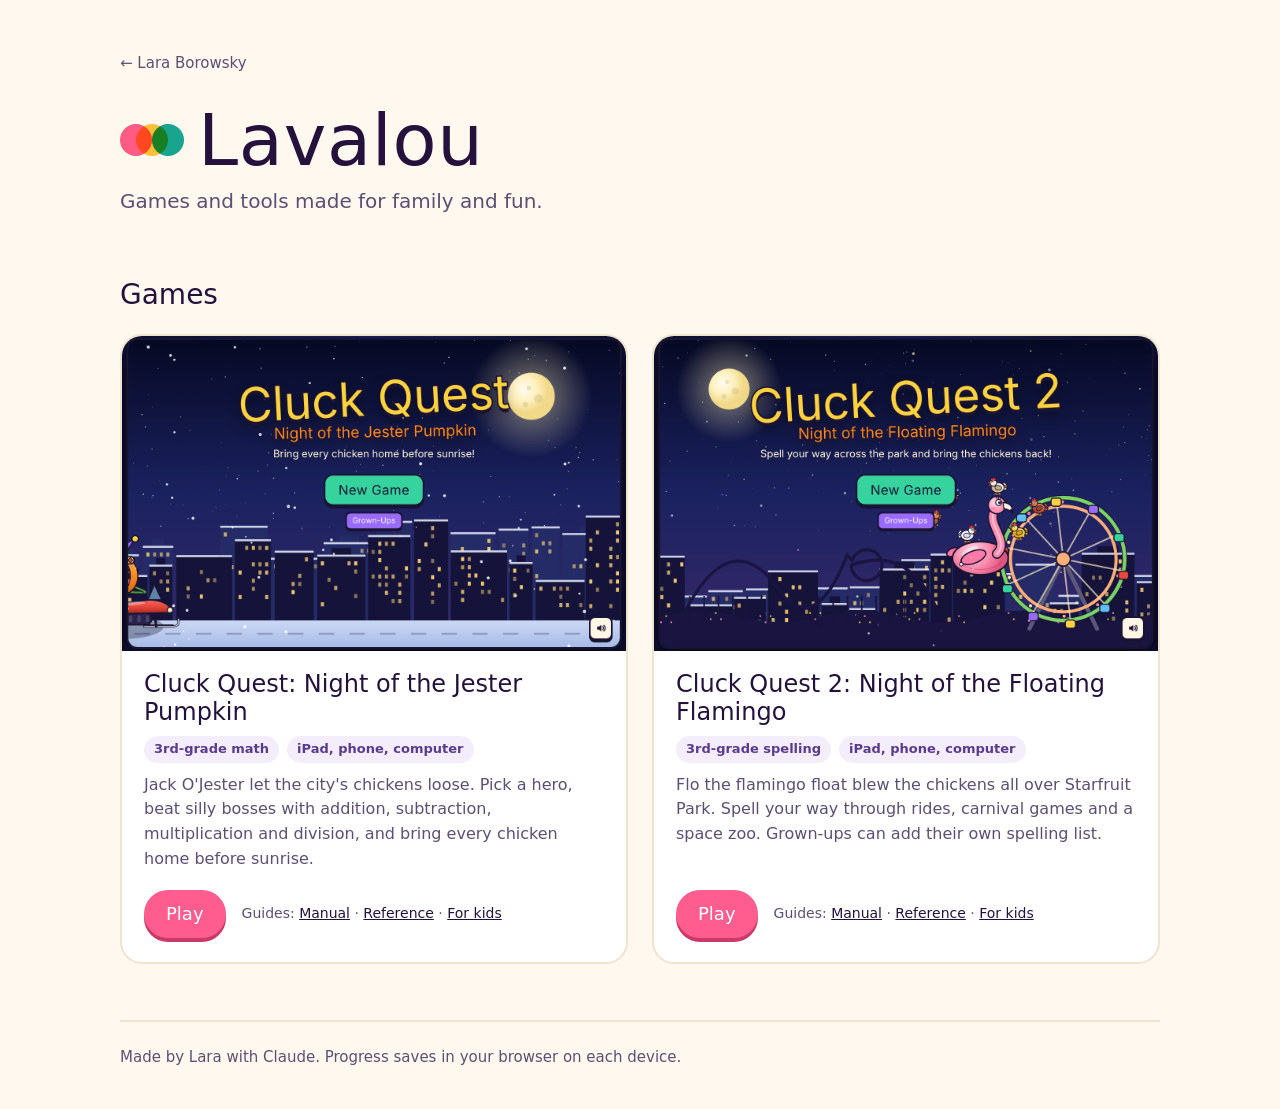
==== lavalou/index.html @ 0c304a12 "Fix upload: restore folder structure, add missing pages, remove stray files" ====
<!DOCTYPE html>
<html lang="en">
<head>
<meta charset="utf-8">
<meta name="viewport" content="width=device-width, initial-scale=1">
<title>Lavalou</title>
<meta name="description" content="Lavalou: games and tools made for family and fun.">
<link rel="icon" href="/lavalou/assets/favicon.svg" type="image/svg+xml">
<style>
  @font-face { font-family:"Titan One"; src:url(/lavalou/assets/fonts/titan-one.woff2) format("woff2"); font-display:swap; }
  @font-face { font-family:"Andika"; src:url(/lavalou/assets/fonts/andika-400.woff2) format("woff2"); font-weight:400; font-display:swap; }
  @font-face { font-family:"Andika"; src:url(/lavalou/assets/fonts/andika-700.woff2) format("woff2"); font-weight:700; font-display:swap; }
  :root { --ink:#24123d; --muted:#5d4f73; --bg:#fff8ee; --card:#ffffff; --pink:#ff5d8f; --teal:#18a999; --sun:#ffc53d; --line:#f0e3d0; }
  * { box-sizing:border-box; }
  body { margin:0; background:var(--bg); color:var(--ink); font:18px/1.55 "Andika", ui-sans-serif, system-ui, sans-serif; }
  .wrap { width:min(1040px, 100% - 40px); margin:0 auto; }
  header { padding:48px 0 32px; }
  .back { font-size:15px; color:var(--muted); text-decoration:none; }
  .back:hover { color:var(--ink); }
  .logo { display:flex; align-items:center; gap:14px; margin:28px 0 10px; }
  .dots { position:relative; width:64px; height:44px; flex:none; }
  .dots i { position:absolute; top:6px; width:32px; height:32px; border-radius:50%; mix-blend-mode:multiply; }
  .dots i:nth-child(1){ left:0; background:var(--pink); } .dots i:nth-child(2){ left:16px; background:var(--sun); } .dots i:nth-child(3){ left:32px; background:var(--teal); }
  h1 { font-family:"Titan One", system-ui, sans-serif; font-weight:400; font-size:clamp(44px, 8vw, 72px); line-height:1; margin:0; letter-spacing:.01em; }
  .tag { color:var(--muted); font-size:20px; margin:8px 0 0; }
  h2 { font-family:"Titan One", system-ui, sans-serif; font-weight:400; font-size:28px; margin:24px 0 18px; }
  .grid { display:grid; grid-template-columns:repeat(auto-fit, minmax(300px, 1fr)); gap:24px; padding-bottom:56px; }
  .card { background:var(--card); border:2px solid var(--line); border-radius:22px; overflow:hidden; display:flex; flex-direction:column; }
  .card img { width:100%; aspect-ratio:16/10; object-fit:cover; display:block; background:#1b1530; }
  .body { padding:20px 22px 24px; display:flex; flex-direction:column; gap:10px; flex:1; }
  .card h3 { font-family:"Titan One", system-ui, sans-serif; font-weight:400; font-size:24px; line-height:1.15; margin:0; }
  .meta { display:flex; flex-wrap:wrap; gap:8px; }
  .pill { font-size:13px; font-weight:700; padding:3px 10px; border-radius:999px; background:#f4eefc; color:#5b3b8c; }
  .card p { margin:0; color:var(--muted); font-size:16px; }
  .actions { margin-top:auto; padding-top:8px; display:flex; flex-wrap:wrap; align-items:center; gap:10px 16px; }
  .play { font-family:"Titan One", system-ui, sans-serif; font-size:18px; color:#fff; background:var(--pink); text-decoration:none;
          padding:10px 22px; border-radius:999px; box-shadow:0 4px 0 #c93a68; }
  .play:hover { transform:translateY(1px); box-shadow:0 3px 0 #c93a68; }
  .guides { font-size:14px; color:var(--muted); }
  .guides a { color:var(--ink); }
  footer { border-top:2px solid var(--line); padding:24px 0 40px; color:var(--muted); font-size:15px; }
</style>
</head>
<body>
<div class="wrap">
  <header>
    <a class="back" href="/">&larr; Lara Borowsky</a>
    <div class="logo"><div class="dots" aria-hidden="true"><i></i><i></i><i></i></div><h1>Lavalou</h1></div>
    <p class="tag">Games and tools made for family and fun.</p>
  </header>

  <h2>Games</h2>
  <section class="grid">
    <article class="card">
      <img src="/lavalou/assets/cluck-quest-title.png" alt="Cluck Quest title screen" loading="lazy">
      <div class="body">
        <h3>Cluck Quest: Night of the Jester Pumpkin</h3>
        <div class="meta"><span class="pill">3rd-grade math</span><span class="pill">iPad, phone, computer</span></div>
        <p>Jack O'Jester let the city's chickens loose. Pick a hero, beat silly bosses with addition, subtraction, multiplication and division, and bring every chicken home before sunrise.</p>
        <div class="actions">
          <a class="play" href="/lavalou/cluck-quest">Play</a>
          <span class="guides">Guides: <a href="/lavalou/cluck-quest/guides/user-manual.pdf">Manual</a> &middot; <a href="/lavalou/cluck-quest/guides/reference-sheet.pdf">Reference</a> &middot; <a href="/lavalou/cluck-quest/guides/why-should-i-play.pdf">For kids</a></span>
        </div>
      </div>
    </article>
    <article class="card">
      <img src="/lavalou/assets/cluck-quest-2-title.png" alt="Cluck Quest 2 title screen" loading="lazy">
      <div class="body">
        <h3>Cluck Quest 2: Night of the Floating Flamingo</h3>
        <div class="meta"><span class="pill">3rd-grade spelling</span><span class="pill">iPad, phone, computer</span></div>
        <p>Flo the flamingo float blew the chickens all over Starfruit Park. Spell your way through rides, carnival games and a space zoo. Grown-ups can add their own spelling list.</p>
        <div class="actions">
          <a class="play" href="/lavalou/cluck-quest-2">Play</a>
          <span class="guides">Guides: <a href="/lavalou/cluck-quest-2/guides/user-manual.pdf">Manual</a> &middot; <a href="/lavalou/cluck-quest-2/guides/reference-sheet.pdf">Reference</a> &middot; <a href="/lavalou/cluck-quest-2/guides/why-should-i-play.pdf">For kids</a></span>
        </div>
      </div>
    </article>
  </section>

  <footer>Made by Lara with Claude. Progress saves in your browser on each device.</footer>
</div>
</body>
</html>
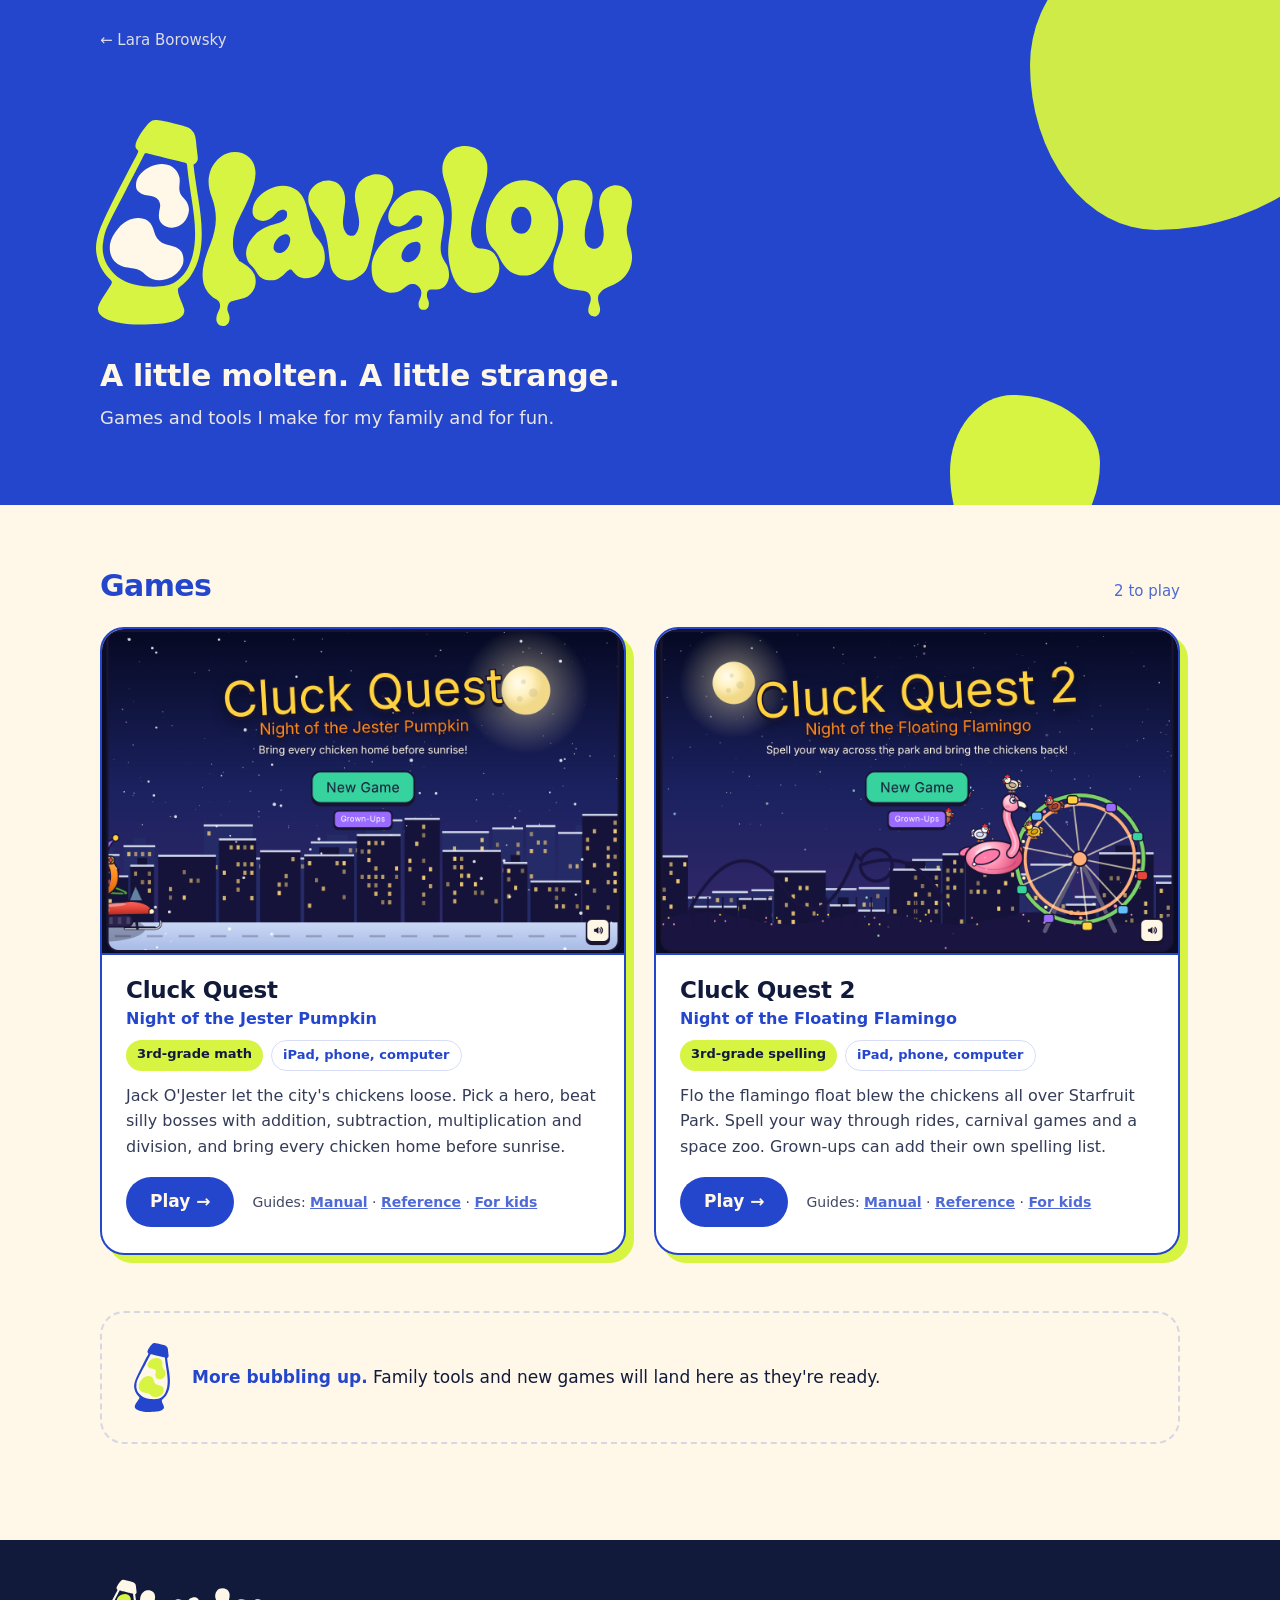
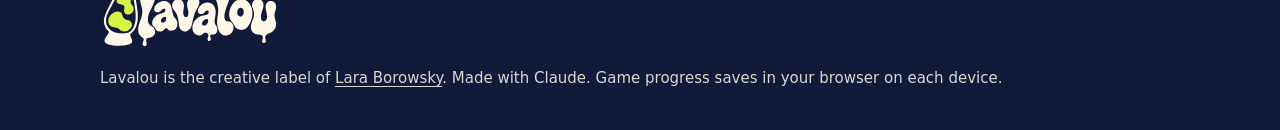
==== commit eecba27a: "Restyle Lavalou section with the Lavalou brand kit (cobalt, lime, ivory, midnight; official logo and" ====
--- a/lavalou/index.html
+++ b/lavalou/index.html
@@ -3,62 +3,114 @@
 <head>
 <meta charset="utf-8">
 <meta name="viewport" content="width=device-width, initial-scale=1">
-<title>Lavalou</title>
-<meta name="description" content="Lavalou: games and tools made for family and fun.">
-<link rel="icon" href="/lavalou/assets/favicon.svg" type="image/svg+xml">
+<title>Lavalou: games and tools for family and fun</title>
+<meta name="description" content="Lavalou is Lara Borowsky's creative label: games and tools made for family and fun.">
+<link rel="icon" href="/lavalou/assets/icons/favicon.ico" sizes="any">
+<link rel="icon" href="/lavalou/assets/icons/favicon.svg" type="image/svg+xml">
+<link rel="apple-touch-icon" href="/lavalou/assets/icons/apple-touch-icon.png">
+<link rel="manifest" href="/lavalou/assets/icons/site.webmanifest">
+<meta name="theme-color" content="#2446CC">
+<meta property="og:type" content="website">
+<meta property="og:title" content="Lavalou">
+<meta property="og:description" content="Games and tools made for family and fun.">
+<meta property="og:url" content="https://www.laraborowsky.com/lavalou">
+<meta property="og:image" content="https://www.laraborowsky.com/lavalou/assets/brand/social-share.png">
+<meta name="twitter:card" content="summary_large_image">
 <style>
-  @font-face { font-family:"Titan One"; src:url(/lavalou/assets/fonts/titan-one.woff2) format("woff2"); font-display:swap; }
-  @font-face { font-family:"Andika"; src:url(/lavalou/assets/fonts/andika-400.woff2) format("woff2"); font-weight:400; font-display:swap; }
-  @font-face { font-family:"Andika"; src:url(/lavalou/assets/fonts/andika-700.woff2) format("woff2"); font-weight:700; font-display:swap; }
-  :root { --ink:#24123d; --muted:#5d4f73; --bg:#fff8ee; --card:#ffffff; --pink:#ff5d8f; --teal:#18a999; --sun:#ffc53d; --line:#f0e3d0; }
+  :root {
+    --cobalt:#2446CC; --lime:#D7F442; --ivory:#FFF8E8; --midnight:#111A3B;
+    --cobalt-deep:#1B37A6; --line:rgba(36,70,204,.18);
+  }
   * { box-sizing:border-box; }
-  body { margin:0; background:var(--bg); color:var(--ink); font:18px/1.55 "Andika", ui-sans-serif, system-ui, sans-serif; }
-  .wrap { width:min(1040px, 100% - 40px); margin:0 auto; }
-  header { padding:48px 0 32px; }
-  .back { font-size:15px; color:var(--muted); text-decoration:none; }
-  .back:hover { color:var(--ink); }
-  .logo { display:flex; align-items:center; gap:14px; margin:28px 0 10px; }
-  .dots { position:relative; width:64px; height:44px; flex:none; }
-  .dots i { position:absolute; top:6px; width:32px; height:32px; border-radius:50%; mix-blend-mode:multiply; }
-  .dots i:nth-child(1){ left:0; background:var(--pink); } .dots i:nth-child(2){ left:16px; background:var(--sun); } .dots i:nth-child(3){ left:32px; background:var(--teal); }
-  h1 { font-family:"Titan One", system-ui, sans-serif; font-weight:400; font-size:clamp(44px, 8vw, 72px); line-height:1; margin:0; letter-spacing:.01em; }
-  .tag { color:var(--muted); font-size:20px; margin:8px 0 0; }
-  h2 { font-family:"Titan One", system-ui, sans-serif; font-weight:400; font-size:28px; margin:24px 0 18px; }
-  .grid { display:grid; grid-template-columns:repeat(auto-fit, minmax(300px, 1fr)); gap:24px; padding-bottom:56px; }
-  .card { background:var(--card); border:2px solid var(--line); border-radius:22px; overflow:hidden; display:flex; flex-direction:column; }
-  .card img { width:100%; aspect-ratio:16/10; object-fit:cover; display:block; background:#1b1530; }
-  .body { padding:20px 22px 24px; display:flex; flex-direction:column; gap:10px; flex:1; }
-  .card h3 { font-family:"Titan One", system-ui, sans-serif; font-weight:400; font-size:24px; line-height:1.15; margin:0; }
-  .meta { display:flex; flex-wrap:wrap; gap:8px; }
-  .pill { font-size:13px; font-weight:700; padding:3px 10px; border-radius:999px; background:#f4eefc; color:#5b3b8c; }
-  .card p { margin:0; color:var(--muted); font-size:16px; }
-  .actions { margin-top:auto; padding-top:8px; display:flex; flex-wrap:wrap; align-items:center; gap:10px 16px; }
-  .play { font-family:"Titan One", system-ui, sans-serif; font-size:18px; color:#fff; background:var(--pink); text-decoration:none;
-          padding:10px 22px; border-radius:999px; box-shadow:0 4px 0 #c93a68; }
-  .play:hover { transform:translateY(1px); box-shadow:0 3px 0 #c93a68; }
-  .guides { font-size:14px; color:var(--muted); }
-  .guides a { color:var(--ink); }
-  footer { border-top:2px solid var(--line); padding:24px 0 40px; color:var(--muted); font-size:15px; }
+  html { -webkit-text-size-adjust:100%; }
+  body { margin:0; background:var(--ivory); color:var(--midnight);
+         font:17px/1.6 ui-sans-serif, system-ui, -apple-system, "Segoe UI", Roboto, "Helvetica Neue", Arial, sans-serif; }
+  a { color:inherit; }
+  .wrap { width:min(1080px, 100% - 40px); margin:0 auto; }
+
+  /* Hero: cobalt dominant, lime logo */
+  .hero { position:relative; overflow:hidden; background:var(--cobalt); color:var(--ivory); }
+  .hero .wrap { position:relative; z-index:1; padding:28px 0 72px; }
+  .topbar { display:flex; justify-content:space-between; align-items:center; gap:16px; font-size:15px; }
+  .topbar a { text-decoration:none; opacity:.85; }
+  .topbar a:hover { opacity:1; text-decoration:underline; text-underline-offset:3px; }
+  .logo { display:block; width:min(560px, 100%); height:auto; margin:56px 0 20px -1.5%; }
+  .tagline { font-size:clamp(22px, 3.2vw, 30px); font-weight:700; letter-spacing:-.01em; line-height:1.2; margin:0 0 10px; }
+  .sub { font-size:18px; margin:0; max-width:40ch; opacity:.9; }
+  /* the lime doing something weird: slow lava blobs */
+  .blob { position:absolute; z-index:0; background:var(--lime); border-radius:42% 58% 63% 37% / 45% 40% 60% 55%;
+          animation:ooze 18s ease-in-out infinite alternate; }
+  .blob.one { width:340px; height:300px; right:-90px; top:-70px; opacity:.95; }
+  .blob.two { width:150px; height:170px; right:180px; bottom:-60px; animation-duration:23s; animation-delay:-6s; }
+  @keyframes ooze {
+    0%   { border-radius:42% 58% 63% 37% / 45% 40% 60% 55%; transform:translate(0,0) rotate(0deg); }
+    50%  { border-radius:63% 37% 41% 59% / 58% 62% 38% 42%; transform:translate(-18px,26px) rotate(14deg); }
+    100% { border-radius:38% 62% 52% 48% / 36% 55% 45% 64%; transform:translate(10px,-14px) rotate(-8deg); }
+  }
+  @media (prefers-reduced-motion: reduce) { .blob { animation:none; } }
+  @media (max-width:640px) { .blob.one { width:200px; height:180px; right:-80px; top:-60px; } .blob.two { display:none; } .logo { margin-top:40px; } }
+
+  /* Sections */
+  main { padding:64px 0 24px; }
+  .section-head { display:flex; align-items:baseline; justify-content:space-between; gap:16px; margin-bottom:24px; }
+  h2 { font-size:30px; line-height:1.1; letter-spacing:-.02em; margin:0; color:var(--cobalt); }
+  .count { font-size:15px; color:var(--cobalt); opacity:.8; }
+
+  .grid { display:grid; grid-template-columns:repeat(auto-fit, minmax(310px, 1fr)); gap:28px; }
+  .card { position:relative; background:#fff; border:2px solid var(--cobalt); border-radius:24px; overflow:hidden;
+          display:flex; flex-direction:column; box-shadow:8px 8px 0 var(--lime); transition:transform .18s, box-shadow .18s; }
+  .card:hover { transform:translate(-2px,-2px); box-shadow:10px 10px 0 var(--lime); }
+  .card img { width:100%; aspect-ratio:16/10; object-fit:cover; display:block; background:var(--midnight); border-bottom:2px solid var(--cobalt); }
+  .body { padding:22px 24px 26px; display:flex; flex-direction:column; gap:12px; flex:1; }
+  .card h3 { font-size:23px; line-height:1.2; letter-spacing:-.01em; margin:0; color:var(--midnight); }
+  .card h3 span { display:block; font-size:16px; font-weight:600; color:var(--cobalt); margin-top:4px; letter-spacing:0; }
+  .tags { display:flex; flex-wrap:wrap; gap:8px; }
+  .tag { font-size:13px; font-weight:700; padding:4px 11px; border-radius:999px; background:var(--lime); color:var(--midnight); }
+  .tag.alt { background:transparent; color:var(--cobalt); border:1.5px solid var(--line); }
+  .card p { margin:0; font-size:16px; color:var(--midnight); opacity:.85; }
+  .actions { margin-top:auto; padding-top:6px; display:flex; flex-wrap:wrap; align-items:center; gap:12px 18px; }
+  .play { display:inline-flex; align-items:center; gap:8px; font-weight:800; font-size:17px; color:var(--ivory); background:var(--cobalt);
+          text-decoration:none; padding:11px 24px; border-radius:999px; transition:background .15s; }
+  .play:hover { background:var(--cobalt-deep); }
+  .play:focus-visible, a:focus-visible { outline:3px solid var(--lime); outline-offset:3px; }
+  .guides { font-size:14px; color:var(--midnight); opacity:.8; }
+  .guides a { color:var(--cobalt); font-weight:600; }
+
+  .soon { margin:56px 0 0; padding:26px 28px; border:2px dashed var(--line); border-radius:24px; display:flex; gap:18px; align-items:center; }
+  .soon img { width:44px; height:auto; flex:none; }
+  .soon p { margin:0; color:var(--midnight); }
+  .soon strong { color:var(--cobalt); }
+
+  footer { margin-top:72px; background:var(--midnight); color:var(--ivory); }
+  footer .wrap { padding:36px 0 40px; display:flex; flex-wrap:wrap; gap:16px 32px; align-items:center; justify-content:space-between; }
+  footer img { width:180px; height:auto; display:block; }
+  footer p { margin:0; font-size:15px; opacity:.85; }
+  footer a { text-underline-offset:3px; }
 </style>
 </head>
 <body>
-<div class="wrap">
-  <header>
-    <a class="back" href="/">&larr; Lara Borowsky</a>
-    <div class="logo"><div class="dots" aria-hidden="true"><i></i><i></i><i></i></div><h1>Lavalou</h1></div>
-    <p class="tag">Games and tools made for family and fun.</p>
-  </header>
+<header class="hero">
+  <div class="blob one" aria-hidden="true"></div>
+  <div class="blob two" aria-hidden="true"></div>
+  <div class="wrap">
+    <nav class="topbar"><a href="/">&larr; Lara Borowsky</a></nav>
+    <h1 style="margin:0"><img class="logo" src="/lavalou/assets/brand/lavalou-horizontal-lime.svg" alt="Lavalou" width="560" height="230"></h1>
+    <p class="tagline">A little molten. A little strange.</p>
+    <p class="sub">Games and tools I make for my family and for fun.</p>
+  </div>
+</header>
 
-  <h2>Games</h2>
+<main class="wrap">
+  <div class="section-head"><h2>Games</h2><span class="count">2 to play</span></div>
   <section class="grid">
     <article class="card">
       <img src="/lavalou/assets/cluck-quest-title.png" alt="Cluck Quest title screen" loading="lazy">
       <div class="body">
-        <h3>Cluck Quest: Night of the Jester Pumpkin</h3>
-        <div class="meta"><span class="pill">3rd-grade math</span><span class="pill">iPad, phone, computer</span></div>
+        <h3>Cluck Quest<span>Night of the Jester Pumpkin</span></h3>
+        <div class="tags"><span class="tag">3rd-grade math</span><span class="tag alt">iPad, phone, computer</span></div>
         <p>Jack O'Jester let the city's chickens loose. Pick a hero, beat silly bosses with addition, subtraction, multiplication and division, and bring every chicken home before sunrise.</p>
         <div class="actions">
-          <a class="play" href="/lavalou/cluck-quest">Play</a>
+          <a class="play" href="/lavalou/cluck-quest">Play &rarr;</a>
           <span class="guides">Guides: <a href="/lavalou/cluck-quest/guides/user-manual.pdf">Manual</a> &middot; <a href="/lavalou/cluck-quest/guides/reference-sheet.pdf">Reference</a> &middot; <a href="/lavalou/cluck-quest/guides/why-should-i-play.pdf">For kids</a></span>
         </div>
       </div>
@@ -66,18 +118,28 @@
     <article class="card">
       <img src="/lavalou/assets/cluck-quest-2-title.png" alt="Cluck Quest 2 title screen" loading="lazy">
       <div class="body">
-        <h3>Cluck Quest 2: Night of the Floating Flamingo</h3>
-        <div class="meta"><span class="pill">3rd-grade spelling</span><span class="pill">iPad, phone, computer</span></div>
+        <h3>Cluck Quest 2<span>Night of the Floating Flamingo</span></h3>
+        <div class="tags"><span class="tag">3rd-grade spelling</span><span class="tag alt">iPad, phone, computer</span></div>
         <p>Flo the flamingo float blew the chickens all over Starfruit Park. Spell your way through rides, carnival games and a space zoo. Grown-ups can add their own spelling list.</p>
         <div class="actions">
-          <a class="play" href="/lavalou/cluck-quest-2">Play</a>
+          <a class="play" href="/lavalou/cluck-quest-2">Play &rarr;</a>
           <span class="guides">Guides: <a href="/lavalou/cluck-quest-2/guides/user-manual.pdf">Manual</a> &middot; <a href="/lavalou/cluck-quest-2/guides/reference-sheet.pdf">Reference</a> &middot; <a href="/lavalou/cluck-quest-2/guides/why-should-i-play.pdf">For kids</a></span>
         </div>
       </div>
     </article>
   </section>
 
-  <footer>Made by Lara with Claude. Progress saves in your browser on each device.</footer>
-</div>
+  <div class="soon">
+    <img src="/lavalou/assets/brand/lavalou-lamp-primary.svg" alt="" width="44" height="78">
+    <p><strong>More bubbling up.</strong> Family tools and new games will land here as they're ready.</p>
+  </div>
+</main>
+
+<footer>
+  <div class="wrap">
+    <img src="/lavalou/assets/brand/lavalou-horizontal-ivory.svg" alt="Lavalou" width="180" height="74">
+    <p>Lavalou is the creative label of <a href="/">Lara Borowsky</a>. Made with Claude. Game progress saves in your browser on each device.</p>
+  </div>
+</footer>
 </body>
 </html>
